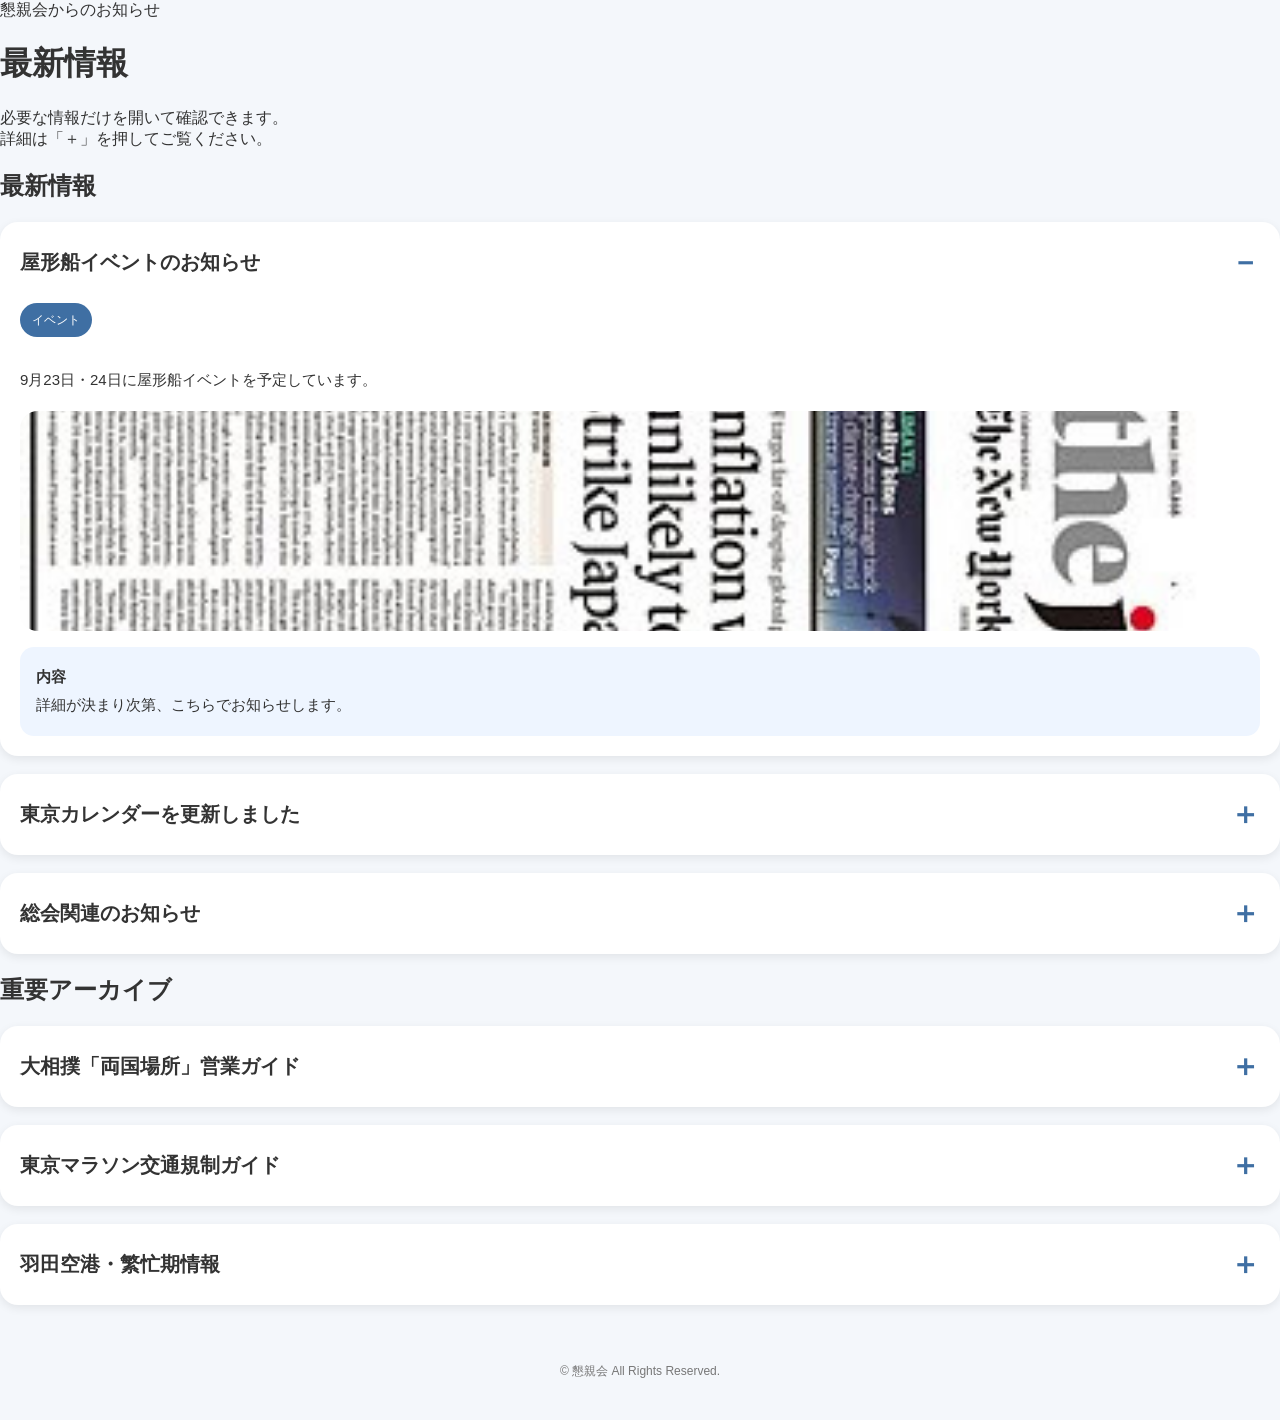
==== news/index.html @ 24942ede "Update index.html" ====
<!DOCTYPE html>
<html lang="ja">
<head>
<meta charset="UTF-8">
<meta name="viewport" content="width=device-width, initial-scale=1.0">
<title>最新情報｜懇親会</title>
<link rel="stylesheet" href="style.css">
</head>

<body>

<main class="page">

  <header class="page-header">
    <div class="label">懇親会からのお知らせ</div>
    <h1>最新情報</h1>
    <p>
      必要な情報だけを開いて確認できます。<br>
      詳細は「＋」を押してご覧ください。
    </p>
  </header>

  <section>
    <h2>最新情報</h2>

    <details open>
      <summary>屋形船イベントのお知らせ</summary>
      <div class="content">
        <span class="badge">イベント</span>
        <p>9月23日・24日に屋形船イベントを予定しています。</p>
        <img src="images/news.jpg" class="news-image" alt="屋形船イベント">
        <div class="point">
          <strong>内容</strong><br>
          詳細が決まり次第、こちらでお知らせします。
        </div>
      </div>
    </details>

    <details>
      <summary>東京カレンダーを更新しました</summary>
      <div class="content">
        6月の東京おでかけ情報を追加しました。
      </div>
    </details>

    <details>
      <summary>総会関連のお知らせ</summary>
      <div class="content">
        詳細が決まり次第、こちらでお知らせします。
      </div>
    </details>
  </section>

  <section>
    <h2>重要アーカイブ</h2>

    <details>
      <summary>大相撲「両国場所」営業ガイド</summary>
      <div class="content">
        両国国技館周辺の営業ポイントをまとめています。
      </div>
    </details>

    <details>
      <summary>東京マラソン交通規制ガイド</summary>
      <div class="content">
        都心部の大規模交通規制に関する保存版情報です。
      </div>
    </details>

    <details>
      <summary>羽田空港・繁忙期情報</summary>
      <div class="content">
        空港利用が増える時期の営業ヒントをまとめています。
      </div>
    </details>
  </section>

</main>

<footer>
  © 懇親会 All Rights Reserved.
</footer>

</body>
</html>
---- news/style.css ----
body{
  margin:0;
  background:#f4f7fb;
  font-family:'Noto Sans JP',sans-serif;
  color:#333;
}

/* ===== HERO ===== */

.hero{
  position:relative;
  height:260px;

  background:
    linear-gradient(
      90deg,
      rgba(0,45,120,.92) 0%,
      rgba(0,70,170,.72) 55%,
      rgba(0,70,170,.18) 100%
    ),
    url("images/news.jpg");

  background-size:cover;
  background-position:center;

  display:flex;
  align-items:flex-end;
}

.hero-overlay{
  padding:28px 24px 34px;
  color:#fff;
}

.hero-sub{
  font-size:14px;
  margin-bottom:12px;
}

.hero h1{
  margin:0;
  font-size:46px;
  font-weight:900;
  letter-spacing:1px;
}

.hero-text{
  margin-top:12px;
  font-size:17px;
}

/* ===== MAIN ===== */

.container{
  max-width:720px;
  margin:auto;
  padding:18px;
}

.lead{
  background:#fff;
  border-radius:18px;
  padding:18px;
  line-height:1.8;
  box-shadow:0 3px 10px rgba(0,0,0,.08);
  margin-bottom:26px;
}

.section-title{
  color:#1e3a5f;
  font-size:24px;
  font-weight:900;
  margin:24px 0 14px;
}

/* ===== DETAILS ===== */

details{
  background:#fff;
  border-radius:18px;
  margin-bottom:18px;
  overflow:hidden;
  box-shadow:0 3px 10px rgba(0,0,0,.08);
}

summary{
  list-style:none;
  cursor:pointer;
  padding:20px;
  font-size:20px;
  font-weight:800;

  display:flex;
  justify-content:space-between;
  align-items:center;
}

summary::-webkit-details-marker{
  display:none;
}

summary::after{
  content:"＋";
  color:#3f6fa3;
  font-size:30px;
}

details[open] summary::after{
  content:"－";
}

.content{
  padding:0 20px 20px;
  line-height:1.9;
  font-size:15px;
}

/* ===== BADGE ===== */

.badge{
  display:inline-block;
  background:#3f6fa3;
  color:#fff;
  font-size:12px;
  padding:6px 12px;
  border-radius:999px;
  margin-bottom:14px;
}

/* ===== IMAGE ===== */

.news-image{
  width:100%;
  height:220px;
  object-fit:cover;
  border-radius:18px;
  margin:16px 0;
  display:block;
}

/* ===== POINT ===== */

.point{
  background:#eef5ff;
  padding:16px;
  border-radius:14px;
  margin-top:16px;
  line-height:1.9;
}

/* ===== FOOTER ===== */

footer{
  text-align:center;
  padding:40px 20px;
  color:#777;
  font-size:12px;
}
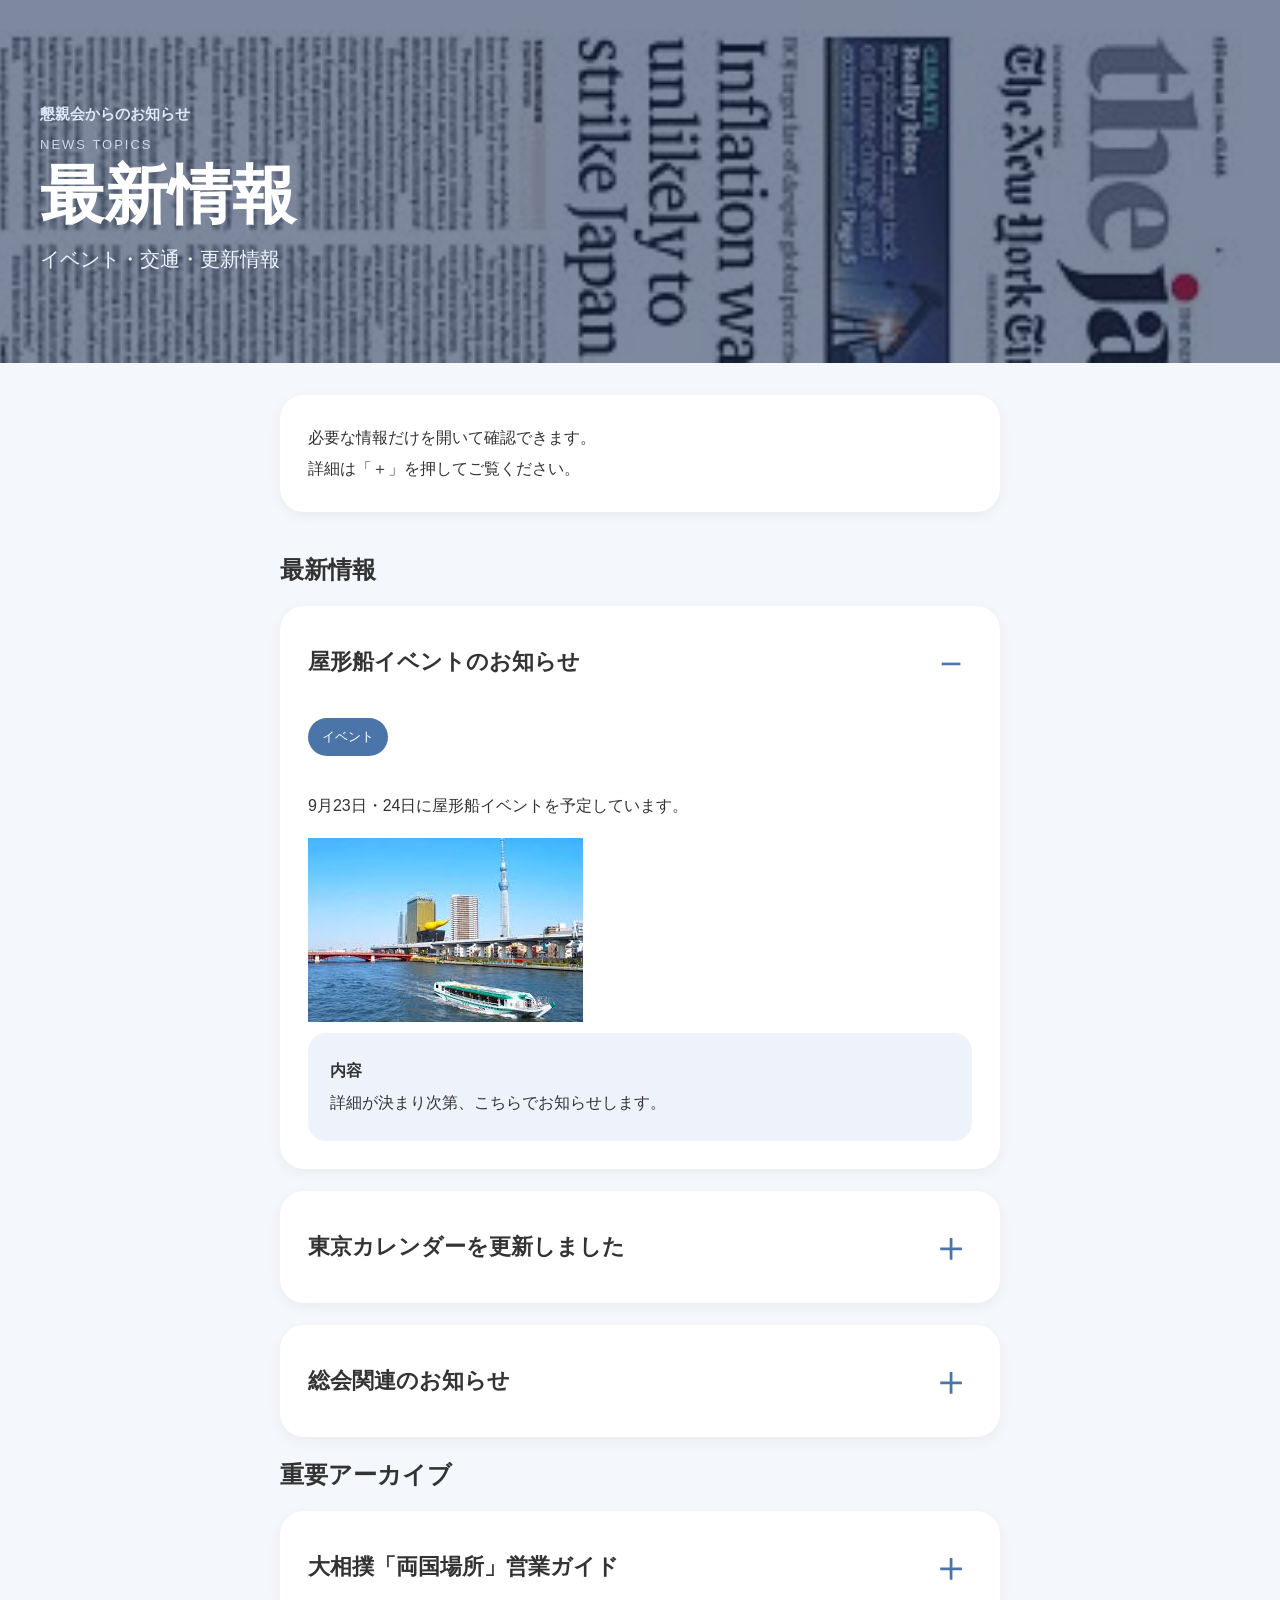
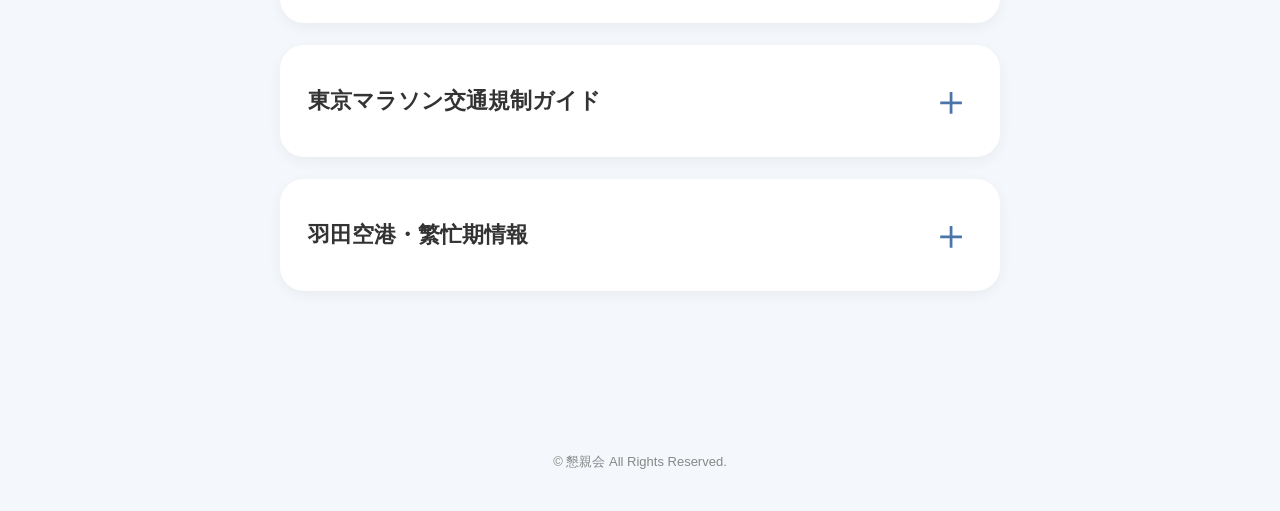
==== commit cba73028: "Update index.html" ====
--- a/news/index.html
+++ b/news/index.html
@@ -11,14 +11,29 @@
 
 <main class="page">
 
-  <header class="page-header">
-    <div class="label">懇親会からのお知らせ</div>
-    <h1>最新情報</h1>
-    <p>
-      必要な情報だけを開いて確認できます。<br>
-      詳細は「＋」を押してご覧ください。
-    </p>
-  </header>
+  <header class="hero">
+
+  <p class="hero-sub">
+    懇親会からのお知らせ
+  </p>
+
+  <p class="hero-mini">
+    News Topics
+  </p>
+
+  <h1>最新情報</h1>
+
+  <p class="hero-text">
+    イベント・交通・更新情報
+  </p>
+
+</header>
+  <div class="container">
+
+  <div class="intro-box">
+    必要な情報だけを開いて確認できます。<br>
+    詳細は「＋」を押してご覧ください。
+  </div>
 
   <section>
     <h2>最新情報</h2>
@@ -28,7 +43,7 @@
       <div class="content">
         <span class="badge">イベント</span>
         <p>9月23日・24日に屋形船イベントを予定しています。</p>
-        <img src="images/news.jpg" class="news-image" alt="屋形船イベント">
+        <img src="images/yakata.jpg" class="yakata-image" alt="屋形船イベント">
         <div class="point">
           <strong>内容</strong><br>
           詳細が決まり次第、こちらでお知らせします。
--- a/news/style.css
+++ b/news/style.css
@@ -1,95 +1,95 @@
 body{
   margin:0;
+  font-family:'Noto Sans JP',sans-serif;
   background:#f4f7fb;
-  font-family:'Noto Sans JP',sans-serif;
   color:#333;
 }
 
-/* ===== HERO ===== */
+/* ===== ヘッダー ===== */
 
 .hero{
-  position:relative;
-  height:260px;
-
   background:
-    linear-gradient(
-      90deg,
-      rgba(0,45,120,.92) 0%,
-      rgba(0,70,170,.72) 55%,
-      rgba(0,70,170,.18) 100%
-    ),
-    url("images/news.jpg");
-
-  background-size:cover;
-  background-position:center;
-
-  display:flex;
-  align-items:flex-end;
-}
-
-.hero-overlay{
-  padding:28px 24px 34px;
+  linear-gradient(rgba(20,40,80,.55), rgba(20,40,80,.55)),
+  url("images/news.jpg") center/cover no-repeat;
+  padding:90px 40px 70px;
   color:#fff;
 }
 
 .hero-sub{
-  font-size:14px;
-  margin-bottom:12px;
+  font-size:15px;
+  font-weight:700;
+  margin-bottom:10px;
+  color:#dce7f7;
+}
+
+.hero-mini{
+  font-size:13px;
+  letter-spacing:2px;
+  text-transform:uppercase;
+  color:#c9d7eb;
+  margin-bottom:8px;
 }
 
 .hero h1{
   margin:0;
-  font-size:46px;
+  font-size:64px;
+  line-height:1.1;
   font-weight:900;
-  letter-spacing:1px;
 }
 
 .hero-text{
-  margin-top:12px;
-  font-size:17px;
+  margin-top:16px;
+  font-size:20px;
+  color:#eef4ff;
 }
 
-/* ===== MAIN ===== */
+/* ===== コンテンツ ===== */
 
 .container{
   max-width:720px;
   margin:auto;
-  padding:18px;
+  padding:32px 24px 80px;
 }
 
-.lead{
+/* ===== 説明ボックス ===== */
+
+.intro-box{
   background:#fff;
-  border-radius:18px;
-  padding:18px;
-  line-height:1.8;
-  box-shadow:0 3px 10px rgba(0,0,0,.08);
-  margin-bottom:26px;
+  border-radius:24px;
+  padding:28px;
+  line-height:1.9;
+  font-size:16px;
+  margin-bottom:42px;
+  box-shadow:0 4px 14px rgba(0,0,0,.05);
 }
 
+/* ===== セクションタイトル ===== */
+
 .section-title{
-  color:#1e3a5f;
-  font-size:24px;
+  font-size:28px;
+  color:#1d3d6e;
+  margin:0 0 20px;
   font-weight:900;
-  margin:24px 0 14px;
 }
 
-/* ===== DETAILS ===== */
+/* ===== detailsカード ===== */
 
 details{
   background:#fff;
-  border-radius:18px;
-  margin-bottom:18px;
+  border-radius:24px;
+  margin-bottom:22px;
   overflow:hidden;
-  box-shadow:0 3px 10px rgba(0,0,0,.08);
+  box-shadow:0 4px 14px rgba(0,0,0,.05);
 }
+
+/* ===== summary ===== */
 
 summary{
   list-style:none;
   cursor:pointer;
-  padding:20px;
-  font-size:20px;
+  padding:28px;
+  font-size:22px;
   font-weight:800;
-
   display:flex;
   justify-content:space-between;
   align-items:center;
@@ -101,58 +101,60 @@
 
 summary::after{
   content:"＋";
-  color:#3f6fa3;
-  font-size:30px;
+  font-size:42px;
+  color:#4b74a9;
+  font-weight:300;
 }
 
 details[open] summary::after{
   content:"－";
 }
 
+/* ===== 開いた中身 ===== */
+
 .content{
-  padding:0 20px 20px;
-  line-height:1.9;
-  font-size:15px;
+  padding:0 28px 28px;
+  font-size:16px;
+  line-height:2;
 }
 
-/* ===== BADGE ===== */
+/* ===== バッジ ===== */
 
 .badge{
   display:inline-block;
-  background:#3f6fa3;
+  background:#4b74a9;
   color:#fff;
-  font-size:12px;
-  padding:6px 12px;
+  font-size:13px;
+  padding:6px 14px;
   border-radius:999px;
-  margin-bottom:14px;
+  margin-bottom:18px;
 }
 
-/* ===== IMAGE ===== */
+/* ===== 画像 ===== */
 
 .news-image{
   width:100%;
-  height:220px;
-  object-fit:cover;
+  height:auto;
+  display:block;
   border-radius:18px;
-  margin:16px 0;
-  display:block;
+  margin:18px 0 22px;
 }
 
-/* ===== POINT ===== */
+/* ===== 内容ボックス ===== */
 
 .point{
-  background:#eef5ff;
-  padding:16px;
-  border-radius:14px;
-  margin-top:16px;
-  line-height:1.9;
+  background:#eef3fb;
+  border-radius:18px;
+  padding:22px;
+  line-height:2;
 }
 
-/* ===== FOOTER ===== */
+/* ===== コピーライト ===== */
 
 footer{
   text-align:center;
-  padding:40px 20px;
-  color:#777;
-  font-size:12px;
+  color:#888;
+  font-size:13px;
+  margin-top:60px;
+  padding-bottom:40px;
 }
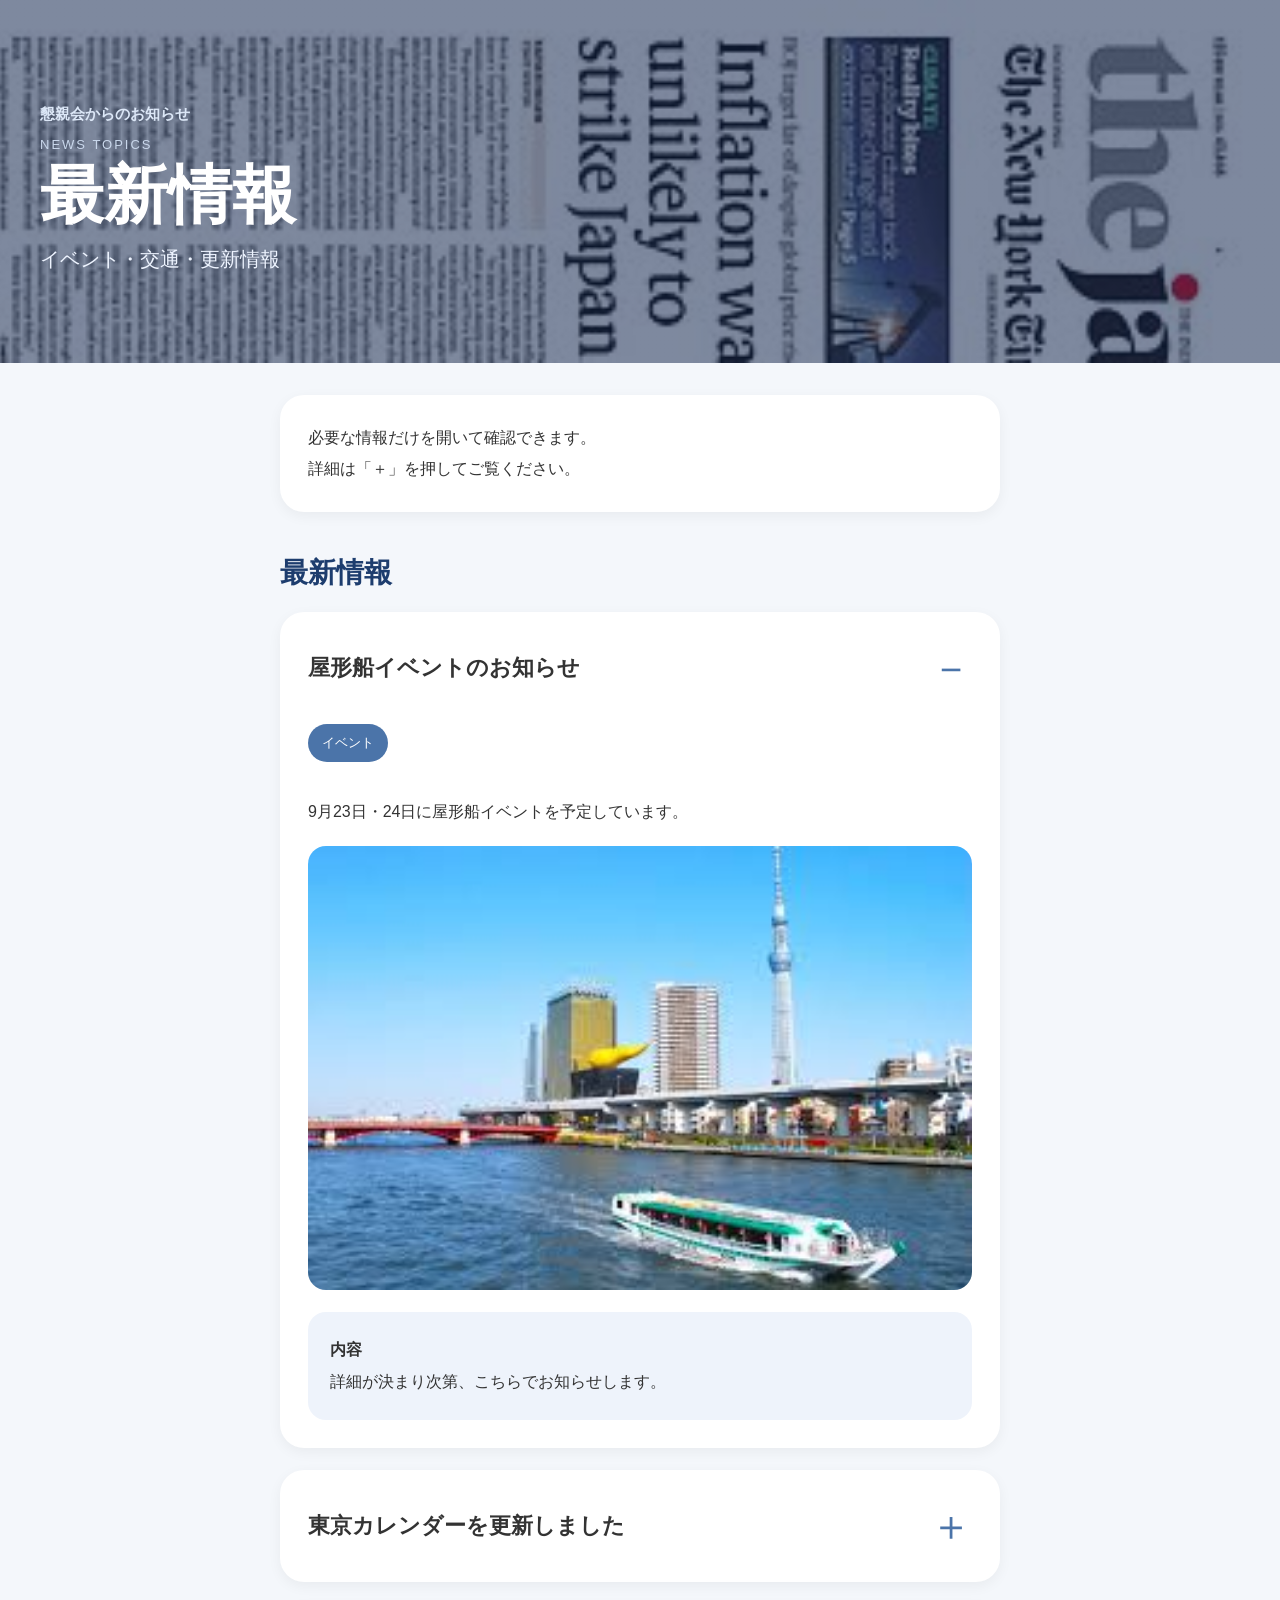
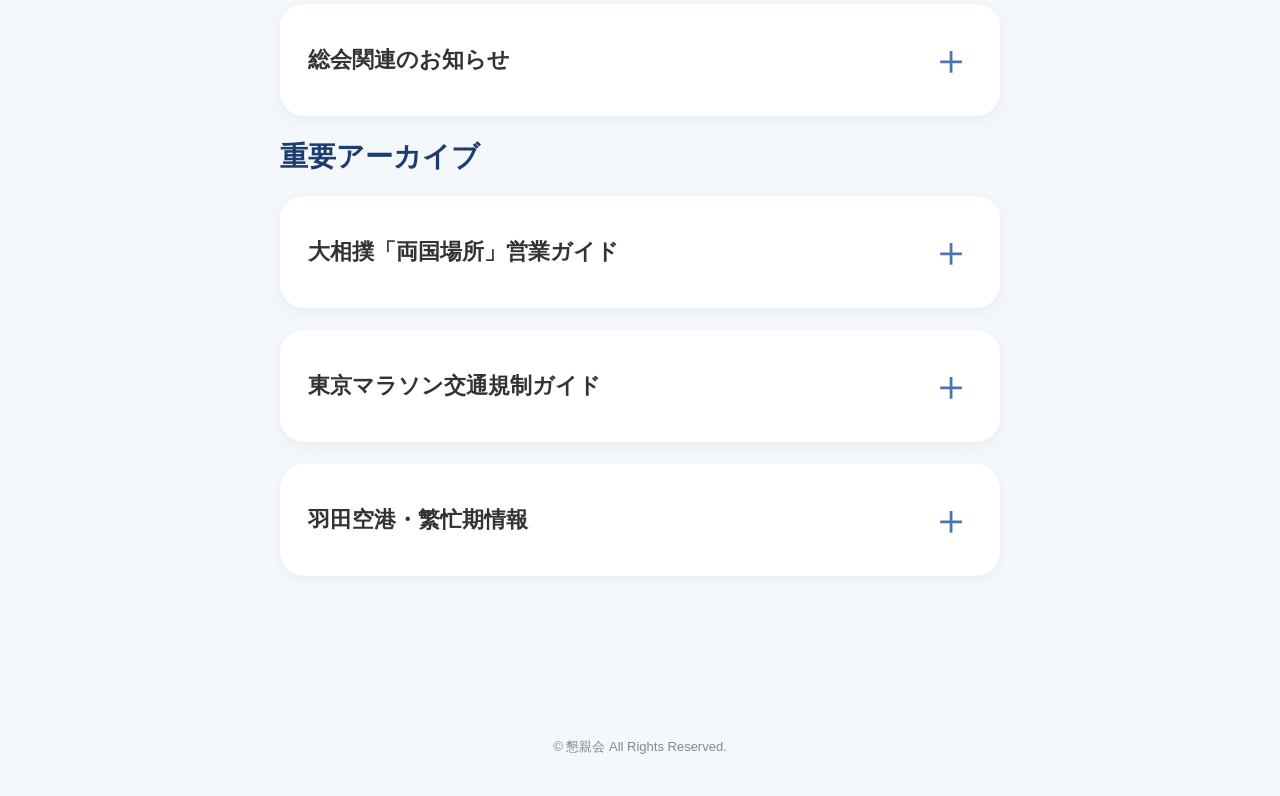
==== commit 5d2fc669: "Update index.html" ====
--- a/news/index.html
+++ b/news/index.html
@@ -11,24 +11,14 @@
 
 <main class="page">
 
-  <header class="hero">
+<header class="hero">
+  <p class="hero-sub">懇親会からのお知らせ</p>
+  <p class="hero-mini">News Topics</p>
+  <h1>最新情報</h1>
+  <p class="hero-text">イベント・交通・更新情報</p>
+</header>
 
-  <p class="hero-sub">
-    懇親会からのお知らせ
-  </p>
-
-  <p class="hero-mini">
-    News Topics
-  </p>
-
-  <h1>最新情報</h1>
-
-  <p class="hero-text">
-    イベント・交通・更新情報
-  </p>
-
-</header>
-  <div class="container">
+<div class="container">
 
   <div class="intro-box">
     必要な情報だけを開いて確認できます。<br>
@@ -36,14 +26,14 @@
   </div>
 
   <section>
-    <h2>最新情報</h2>
+    <h2 class="section-title">最新情報</h2>
 
     <details open>
       <summary>屋形船イベントのお知らせ</summary>
       <div class="content">
         <span class="badge">イベント</span>
         <p>9月23日・24日に屋形船イベントを予定しています。</p>
-        <img src="images/yakata.jpg" class="yakata-image" alt="屋形船イベント">
+        <img src="images/yakata.jpg" class="news-image" alt="屋形船イベント">
         <div class="point">
           <strong>内容</strong><br>
           詳細が決まり次第、こちらでお知らせします。
@@ -67,7 +57,7 @@
   </section>
 
   <section>
-    <h2>重要アーカイブ</h2>
+    <h2 class="section-title">重要アーカイブ</h2>
 
     <details>
       <summary>大相撲「両国場所」営業ガイド</summary>
@@ -91,6 +81,8 @@
     </details>
   </section>
 
+</div>
+
 </main>
 
 <footer>
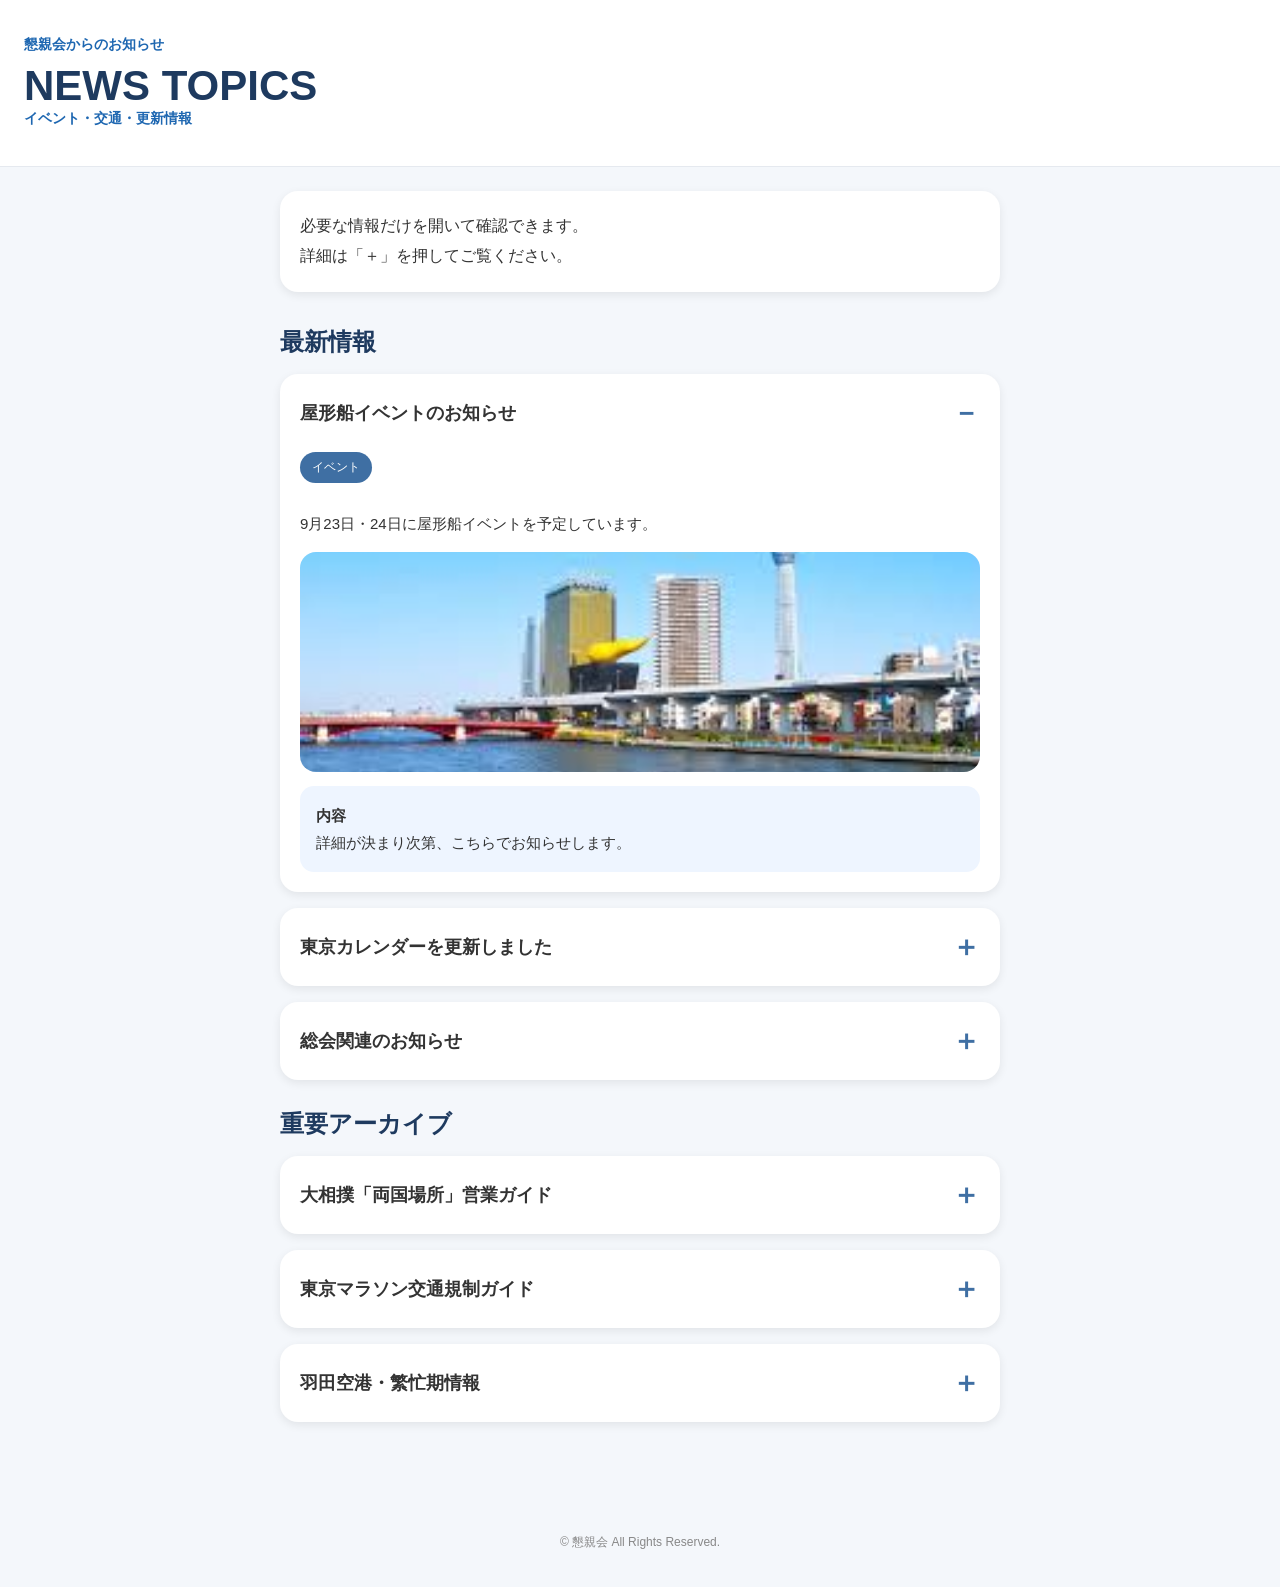
==== commit f29798e8: "Update index.html" ====
--- a/news/index.html
+++ b/news/index.html
@@ -13,9 +13,9 @@
 
 <header class="hero">
   <p class="hero-sub">懇親会からのお知らせ</p>
-  <p class="hero-mini">News Topics</p>
-  <h1>最新情報</h1>
-  <p class="hero-text">イベント・交通・更新情報</p>
+  
+  <h1>NEWS TOPICS</h1>
+  <p class="hero-sub">イベント・交通・更新情報</p>
 </header>
 
 <div class="container">
@@ -57,7 +57,7 @@
   </section>
 
   <section>
-    <h2 class="section-title">重要アーカイブ</h2>
+   <h2 class="section-title">重要アーカイブ</h2>
 
     <details>
       <summary>大相撲「両国場所」営業ガイド</summary>
--- a/news/style.css
+++ b/news/style.css
@@ -1,94 +1,78 @@
 body{
   margin:0;
+  background:#f4f7fb;
   font-family:'Noto Sans JP',sans-serif;
-  background:#f4f7fb;
   color:#333;
 }
 
-/* ===== ヘッダー ===== */
-
 .hero{
-  background:
-  linear-gradient(rgba(20,40,80,.55), rgba(20,40,80,.55)),
-  url("images/news.jpg") center/cover no-repeat;
-  padding:90px 40px 70px;
-  color:#fff;
+  background:#fff;
+  padding:36px 24px 30px;
+  border-bottom:1px solid #e5e9ef;
 }
 
 .hero-sub{
-  font-size:15px;
+  color:#1e67b1;
+  font-size:14px;
   font-weight:700;
-  margin-bottom:10px;
-  color:#dce7f7;
+  margin:0 0 8px;
 }
 
 .hero-mini{
-  font-size:13px;
+  color:#7b8794;
+  font-size:12px;
   letter-spacing:2px;
-  text-transform:uppercase;
-  color:#c9d7eb;
-  margin-bottom:8px;
+  margin:0 0 8px;
 }
 
 .hero h1{
   margin:0;
-  font-size:64px;
-  line-height:1.1;
+  color:#1e3a5f;
+  font-size:42px;
   font-weight:900;
 }
 
 .hero-text{
-  margin-top:16px;
-  font-size:20px;
-  color:#eef4ff;
+  margin:12px 0 0;
+  font-size:15px;
+  color:#555;
 }
-
-/* ===== コンテンツ ===== */
 
 .container{
   max-width:720px;
   margin:auto;
-  padding:32px 24px 80px;
+  padding:24px 20px 60px;
 }
-
-/* ===== 説明ボックス ===== */
 
 .intro-box{
   background:#fff;
-  border-radius:24px;
-  padding:28px;
+  border-radius:18px;
+  padding:20px;
   line-height:1.9;
-  font-size:16px;
-  margin-bottom:42px;
-  box-shadow:0 4px 14px rgba(0,0,0,.05);
+  margin-bottom:34px;
+  box-shadow:0 3px 10px rgba(0,0,0,.08);
 }
 
-/* ===== セクションタイトル ===== */
-
 .section-title{
-  font-size:28px;
-  color:#1d3d6e;
-  margin:0 0 20px;
+  color:#1e3a5f;
+  font-size:24px;
   font-weight:900;
+  margin:28px 0 16px;
 }
-
-/* ===== detailsカード ===== */
 
 details{
   background:#fff;
-  border-radius:24px;
-  margin-bottom:22px;
+  border-radius:18px;
+  margin-bottom:16px;
   overflow:hidden;
-  box-shadow:0 4px 14px rgba(0,0,0,.05);
+  box-shadow:0 3px 10px rgba(0,0,0,.08);
 }
-
-/* ===== summary ===== */
 
 summary{
   list-style:none;
   cursor:pointer;
-  padding:28px;
-  font-size:22px;
+  padding:20px;
+  font-size:18px;
   font-weight:800;
   display:flex;
   justify-content:space-between;
@@ -101,60 +85,49 @@
 
 summary::after{
   content:"＋";
-  font-size:42px;
-  color:#4b74a9;
-  font-weight:300;
+  color:#3f6fa3;
+  font-size:28px;
 }
 
 details[open] summary::after{
   content:"－";
 }
 
-/* ===== 開いた中身 ===== */
-
 .content{
-  padding:0 28px 28px;
-  font-size:16px;
-  line-height:2;
+  padding:0 20px 20px;
+  line-height:1.8;
+  font-size:15px;
 }
-
-/* ===== バッジ ===== */
 
 .badge{
   display:inline-block;
-  background:#4b74a9;
+  background:#3f6fa3;
   color:#fff;
-  font-size:13px;
-  padding:6px 14px;
+  font-size:12px;
+  padding:5px 12px;
   border-radius:999px;
-  margin-bottom:18px;
+  margin-bottom:12px;
 }
-
-/* ===== 画像 ===== */
 
 .news-image{
   width:100%;
-  height:auto;
+  max-height:220px;
+  object-fit:cover;
+  border-radius:16px;
+  margin:14px 0;
   display:block;
-  border-radius:18px;
-  margin:18px 0 22px;
 }
 
-/* ===== 内容ボックス ===== */
-
 .point{
-  background:#eef3fb;
-  border-radius:18px;
-  padding:22px;
-  line-height:2;
+  background:#eef5ff;
+  border-radius:14px;
+  padding:16px;
+  margin-top:14px;
 }
-
-/* ===== コピーライト ===== */
 
 footer{
   text-align:center;
+  padding:36px 20px;
   color:#888;
-  font-size:13px;
-  margin-top:60px;
-  padding-bottom:40px;
+  font-size:12px;
 }
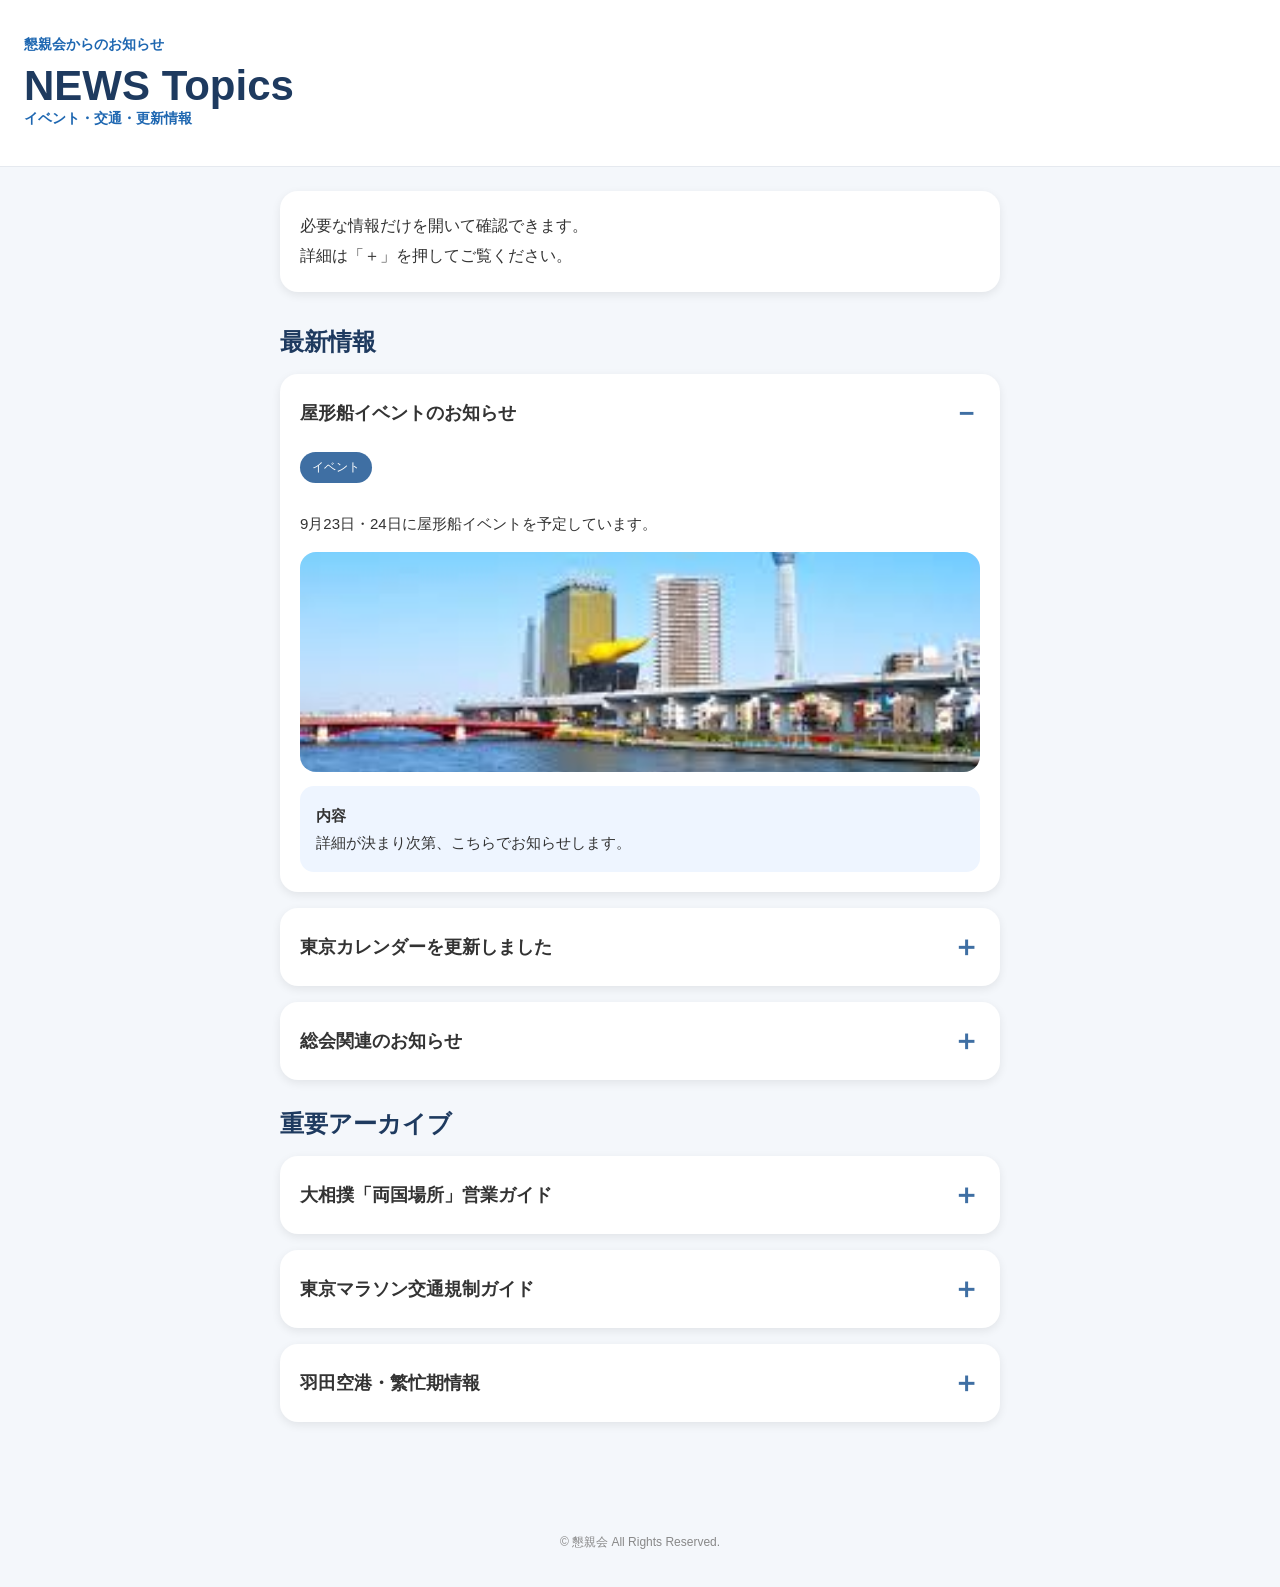
==== commit 01b637f7: "Update index.html" ====
--- a/news/index.html
+++ b/news/index.html
@@ -14,7 +14,7 @@
 <header class="hero">
   <p class="hero-sub">懇親会からのお知らせ</p>
   
-  <h1>NEWS TOPICS</h1>
+  <h1>NEWS Topics</h1>
   <p class="hero-sub">イベント・交通・更新情報</p>
 </header>
 
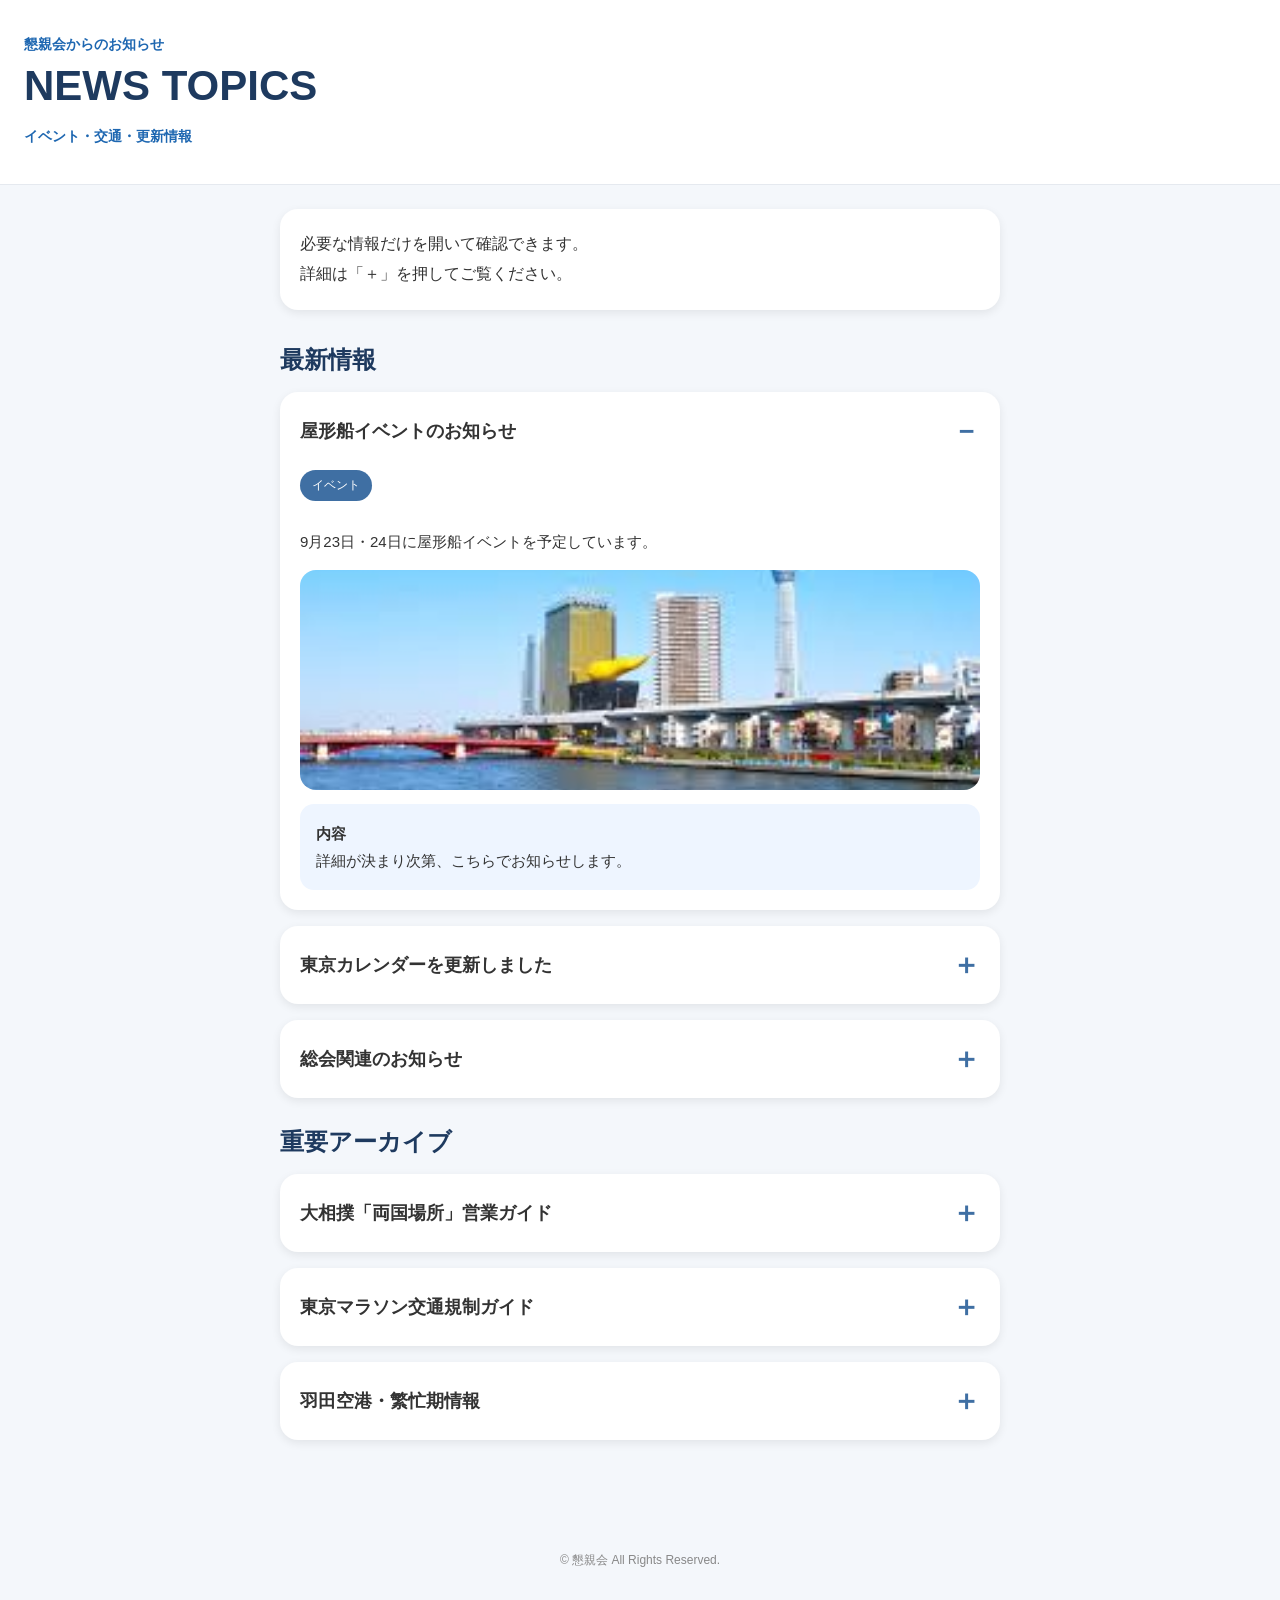
==== commit dcf694f1: "Update index.html" ====
--- a/news/index.html
+++ b/news/index.html
@@ -14,7 +14,7 @@
 <header class="hero">
   <p class="hero-sub">懇親会からのお知らせ</p>
   
-  <h1>NEWS Topics</h1>
+  <h1>NEWS TOPICS</h1><br>
   <p class="hero-sub">イベント・交通・更新情報</p>
 </header>
 
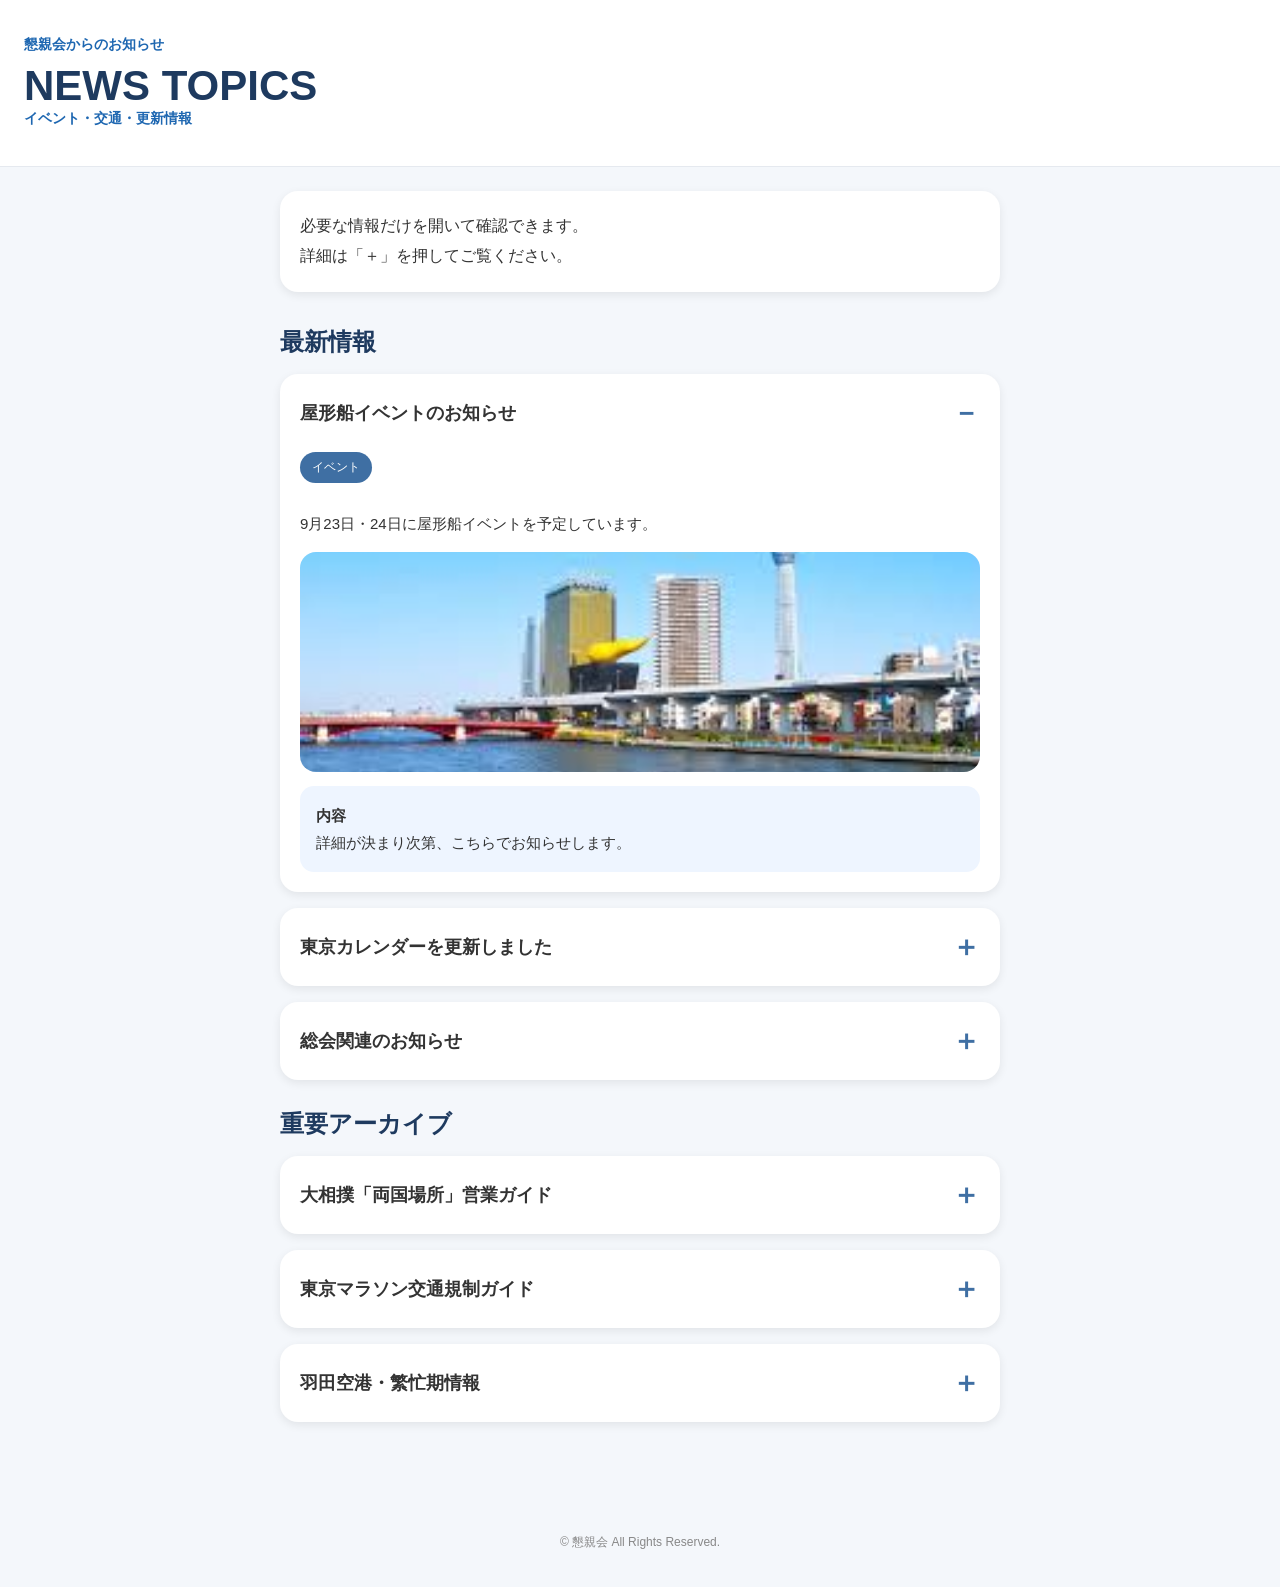
==== commit db4a107e: "Update index.html" ====
--- a/news/index.html
+++ b/news/index.html
@@ -14,7 +14,8 @@
 <header class="hero">
   <p class="hero-sub">懇親会からのお知らせ</p>
   
-  <h1>NEWS TOPICS</h1><br>
+  <h1>NEWS TOPICS</h1>
+  
   <p class="hero-sub">イベント・交通・更新情報</p>
 </header>
 
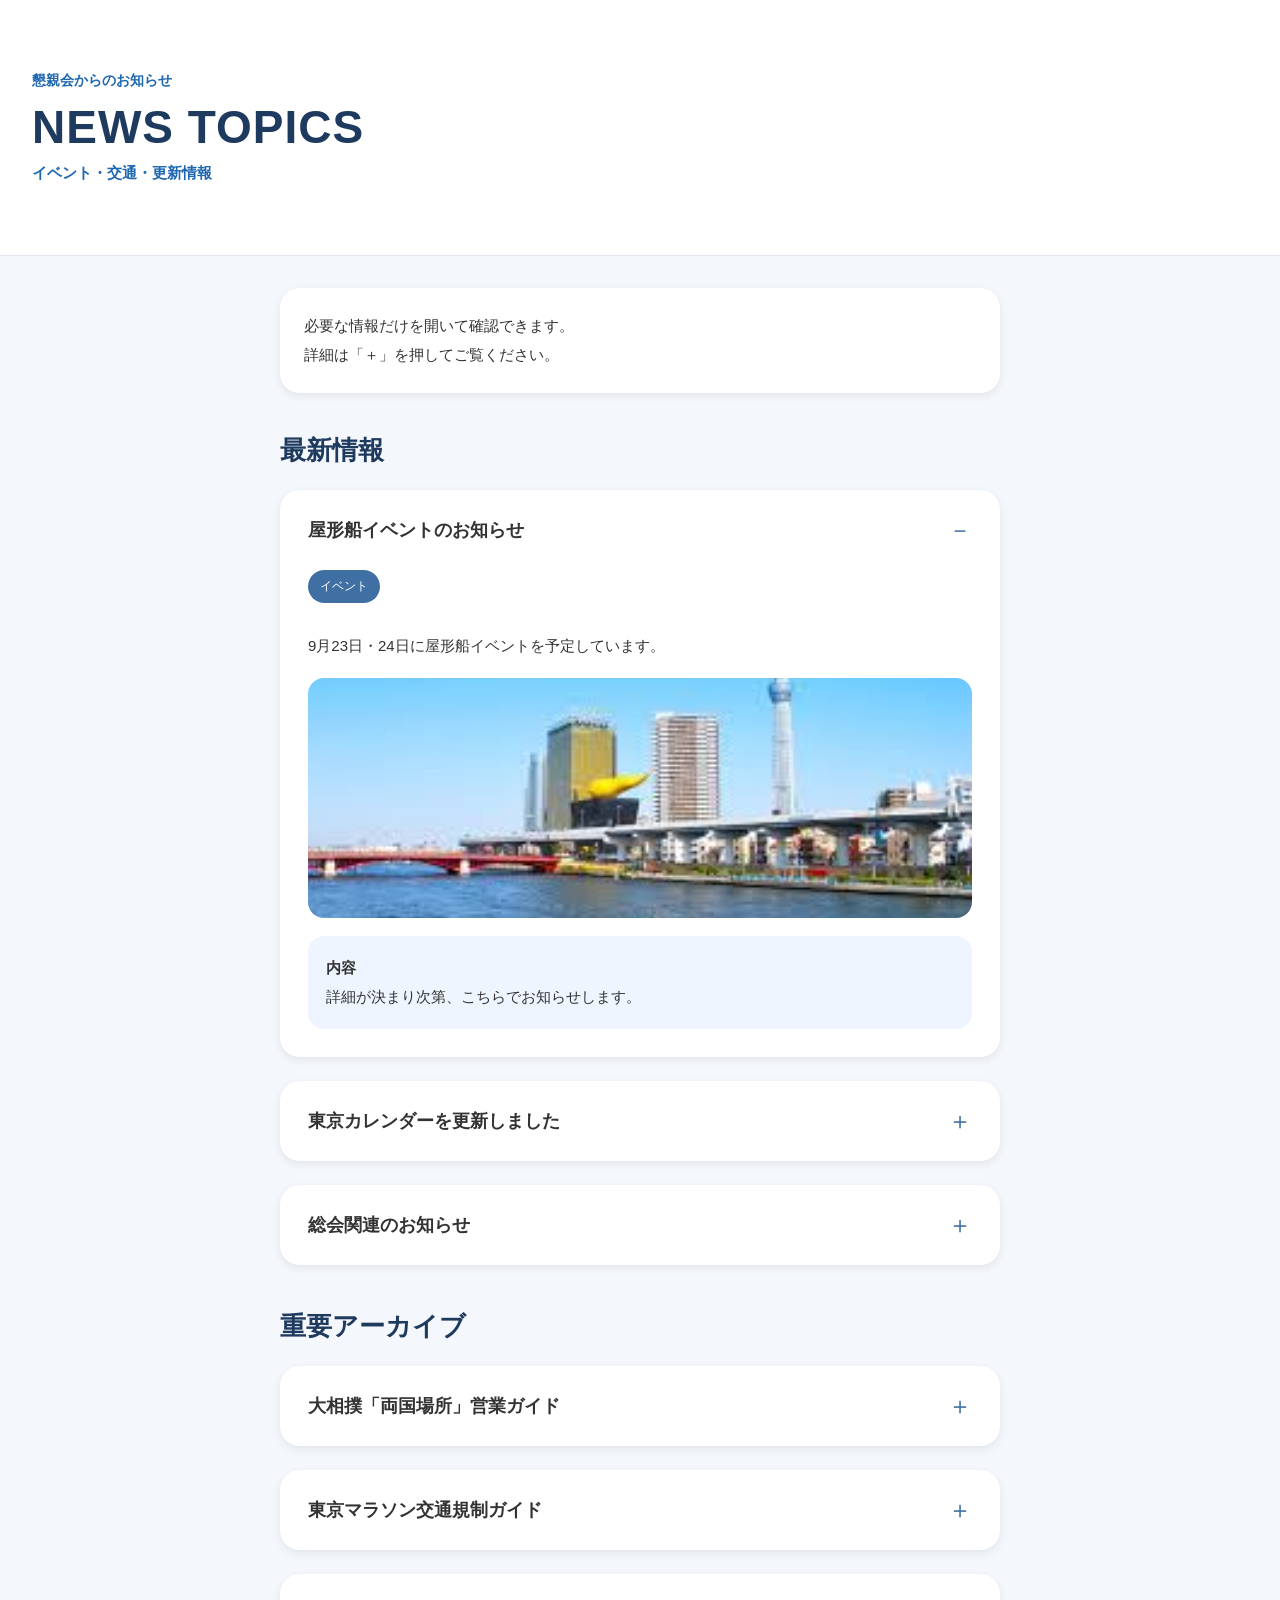
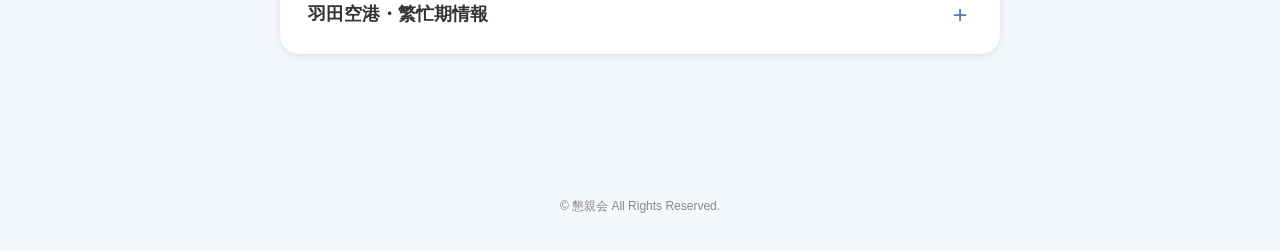
==== commit 02c78ae1: "Fix HTML structure and update hero text" ====
--- a/news/index.html
+++ b/news/index.html
@@ -11,78 +11,78 @@
 
 <main class="page">
 
-<header class="hero">
-  <p class="hero-sub">懇親会からのお知らせ</p>
-  
-  <h1>NEWS TOPICS</h1>
-  
-  <p class="hero-sub">イベント・交通・更新情報</p>
-</header>
+  <header class="hero">
+    <p class="hero-sub">懇親会からのお知らせ</p>
+    <h1>NEWS TOPICS</h1>
+    <p class="hero-text">イベント・交通・更新情報</p>
+  </header>
 
-<div class="container">
+  <div class="container">
 
-  <div class="intro-box">
-    必要な情報だけを開いて確認できます。<br>
-    詳細は「＋」を押してご覧ください。
-  </div>
+    <div class="intro-box">
+      必要な情報だけを開いて確認できます。<br>
+      詳細は「＋」を押してご覧ください。
+    </div>
 
-  <section>
-    <h2 class="section-title">最新情報</h2>
+    <section>
+      <h2 class="section-title">最新情報</h2>
 
-    <details open>
-      <summary>屋形船イベントのお知らせ</summary>
-      <div class="content">
-        <span class="badge">イベント</span>
-        <p>9月23日・24日に屋形船イベントを予定しています。</p>
-        <img src="images/yakata.jpg" class="news-image" alt="屋形船イベント">
-        <div class="point">
-          <strong>内容</strong><br>
+      <details open>
+        <summary>屋形船イベントのお知らせ</summary>
+        <div class="content">
+          <span class="badge">イベント</span>
+          <p>9月23日・24日に屋形船イベントを予定しています。</p>
+
+          <img src="images/yakata.jpg" class="news-image" alt="屋形船イベント">
+
+          <div class="point">
+            <strong>内容</strong><br>
+            詳細が決まり次第、こちらでお知らせします。
+          </div>
+        </div>
+      </details>
+
+      <details>
+        <summary>東京カレンダーを更新しました</summary>
+        <div class="content">
+          6月の東京おでかけ情報を追加しました。
+        </div>
+      </details>
+
+      <details>
+        <summary>総会関連のお知らせ</summary>
+        <div class="content">
           詳細が決まり次第、こちらでお知らせします。
         </div>
-      </div>
-    </details>
+      </details>
+    </section>
 
-    <details>
-      <summary>東京カレンダーを更新しました</summary>
-      <div class="content">
-        6月の東京おでかけ情報を追加しました。
-      </div>
-    </details>
+    <section>
+      <h2 class="section-title">重要アーカイブ</h2>
 
-    <details>
-      <summary>総会関連のお知らせ</summary>
-      <div class="content">
-        詳細が決まり次第、こちらでお知らせします。
-      </div>
-    </details>
-  </section>
+      <details>
+        <summary>大相撲「両国場所」営業ガイド</summary>
+        <div class="content">
+          両国国技館周辺の営業ポイントをまとめています。
+        </div>
+      </details>
 
-  <section>
-   <h2 class="section-title">重要アーカイブ</h2>
+      <details>
+        <summary>東京マラソン交通規制ガイド</summary>
+        <div class="content">
+          都心部の大規模交通規制に関する保存版情報です。
+        </div>
+      </details>
 
-    <details>
-      <summary>大相撲「両国場所」営業ガイド</summary>
-      <div class="content">
-        両国国技館周辺の営業ポイントをまとめています。
-      </div>
-    </details>
+      <details>
+        <summary>羽田空港・繁忙期情報</summary>
+        <div class="content">
+          空港利用が増える時期の営業ヒントをまとめています。
+        </div>
+      </details>
+    </section>
 
-    <details>
-      <summary>東京マラソン交通規制ガイド</summary>
-      <div class="content">
-        都心部の大規模交通規制に関する保存版情報です。
-      </div>
-    </details>
-
-    <details>
-      <summary>羽田空港・繁忙期情報</summary>
-      <div class="content">
-        空港利用が増える時期の営業ヒントをまとめています。
-      </div>
-    </details>
-  </section>
-
-</div>
+  </div>
 
 </main>
 
--- a/news/style.css
+++ b/news/style.css
@@ -7,7 +7,7 @@
 
 .hero{
   background:#fff;
-  padding:36px 24px 30px;
+  padding:72px 32px;
   border-bottom:1px solid #e5e9ef;
 }
 
@@ -15,55 +15,55 @@
   color:#1e67b1;
   font-size:14px;
   font-weight:700;
-  margin:0 0 8px;
-}
-
-.hero-mini{
-  color:#7b8794;
-  font-size:12px;
-  letter-spacing:2px;
-  margin:0 0 8px;
+  margin:0 0 10px;
 }
 
 .hero h1{
   margin:0;
   color:#1e3a5f;
-  font-size:42px;
+  font-size:46px;
   font-weight:900;
+  letter-spacing:1px;
 }
 
 .hero-text{
-  margin:12px 0 0;
+  margin:10px 0 0;
+  color:#1e67b1;
   font-size:15px;
-  color:#555;
+  font-weight:700;
 }
 
 .container{
   max-width:720px;
   margin:auto;
-  padding:24px 20px 60px;
+  padding:32px 20px 64px;
 }
 
 .intro-box{
   background:#fff;
-  border-radius:18px;
-  padding:20px;
+  border-radius:20px;
+  padding:24px;
   line-height:1.9;
-  margin-bottom:34px;
+  font-size:15px;
+  margin-bottom:40px;
   box-shadow:0 3px 10px rgba(0,0,0,.08);
 }
 
 .section-title{
   color:#1e3a5f;
-  font-size:24px;
+  font-size:26px;
   font-weight:900;
-  margin:28px 0 16px;
+  margin:0 0 22px;
+}
+
+section{
+  margin-bottom:44px;
 }
 
 details{
   background:#fff;
-  border-radius:18px;
-  margin-bottom:16px;
+  border-radius:20px;
+  margin-bottom:24px;
   overflow:hidden;
   box-shadow:0 3px 10px rgba(0,0,0,.08);
 }
@@ -71,12 +71,13 @@
 summary{
   list-style:none;
   cursor:pointer;
-  padding:20px;
+  padding:24px 28px;
   font-size:18px;
   font-weight:800;
   display:flex;
   justify-content:space-between;
   align-items:center;
+  gap:16px;
 }
 
 summary::-webkit-details-marker{
@@ -86,7 +87,9 @@
 summary::after{
   content:"＋";
   color:#3f6fa3;
-  font-size:28px;
+  font-size:24px;
+  font-weight:400;
+  flex-shrink:0;
 }
 
 details[open] summary::after{
@@ -94,8 +97,8 @@
 }
 
 .content{
-  padding:0 20px 20px;
-  line-height:1.8;
+  padding:0 28px 28px;
+  line-height:1.9;
   font-size:15px;
 }
 
@@ -106,23 +109,24 @@
   font-size:12px;
   padding:5px 12px;
   border-radius:999px;
-  margin-bottom:12px;
+  margin-bottom:14px;
 }
 
 .news-image{
   width:100%;
-  max-height:220px;
+  max-height:240px;
   object-fit:cover;
   border-radius:16px;
-  margin:14px 0;
+  margin:18px 0;
   display:block;
 }
 
 .point{
   background:#eef5ff;
-  border-radius:14px;
-  padding:16px;
-  margin-top:14px;
+  border-radius:16px;
+  padding:18px;
+  margin-top:18px;
+  line-height:1.9;
 }
 
 footer{
